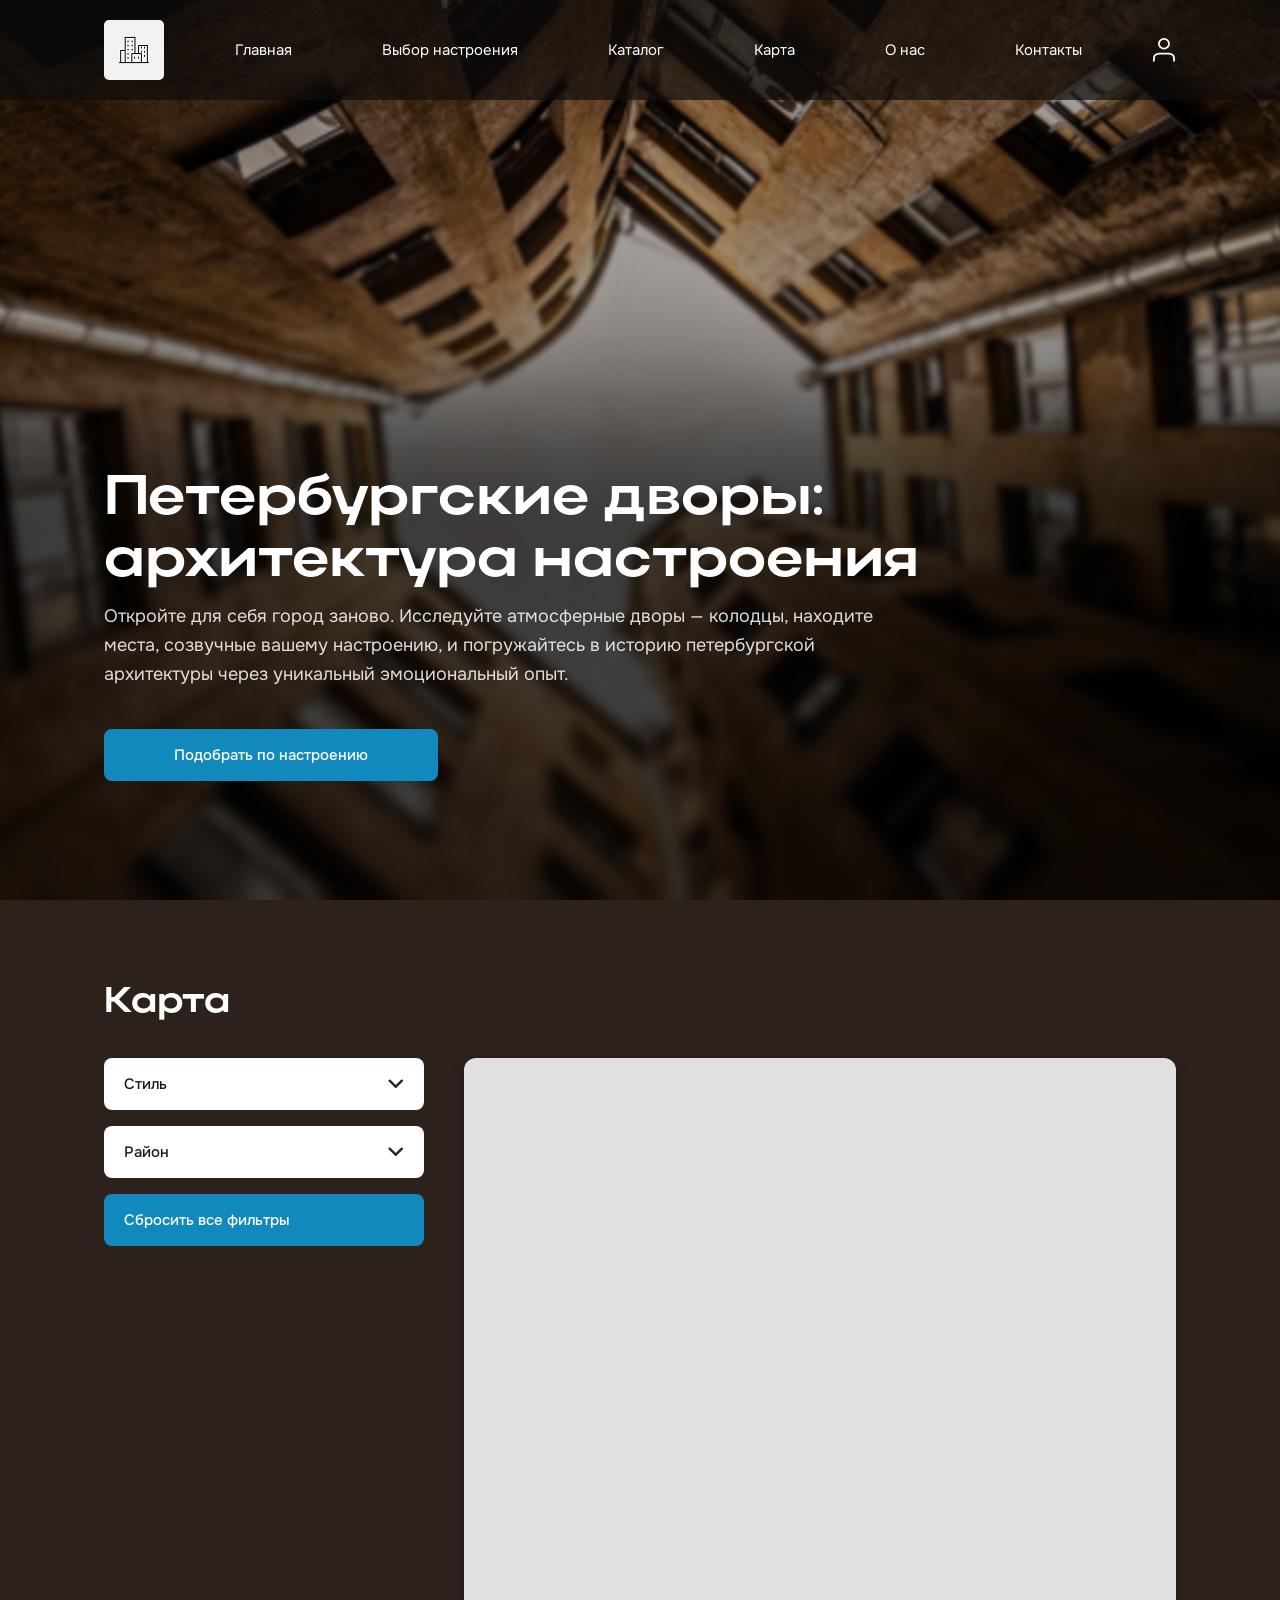
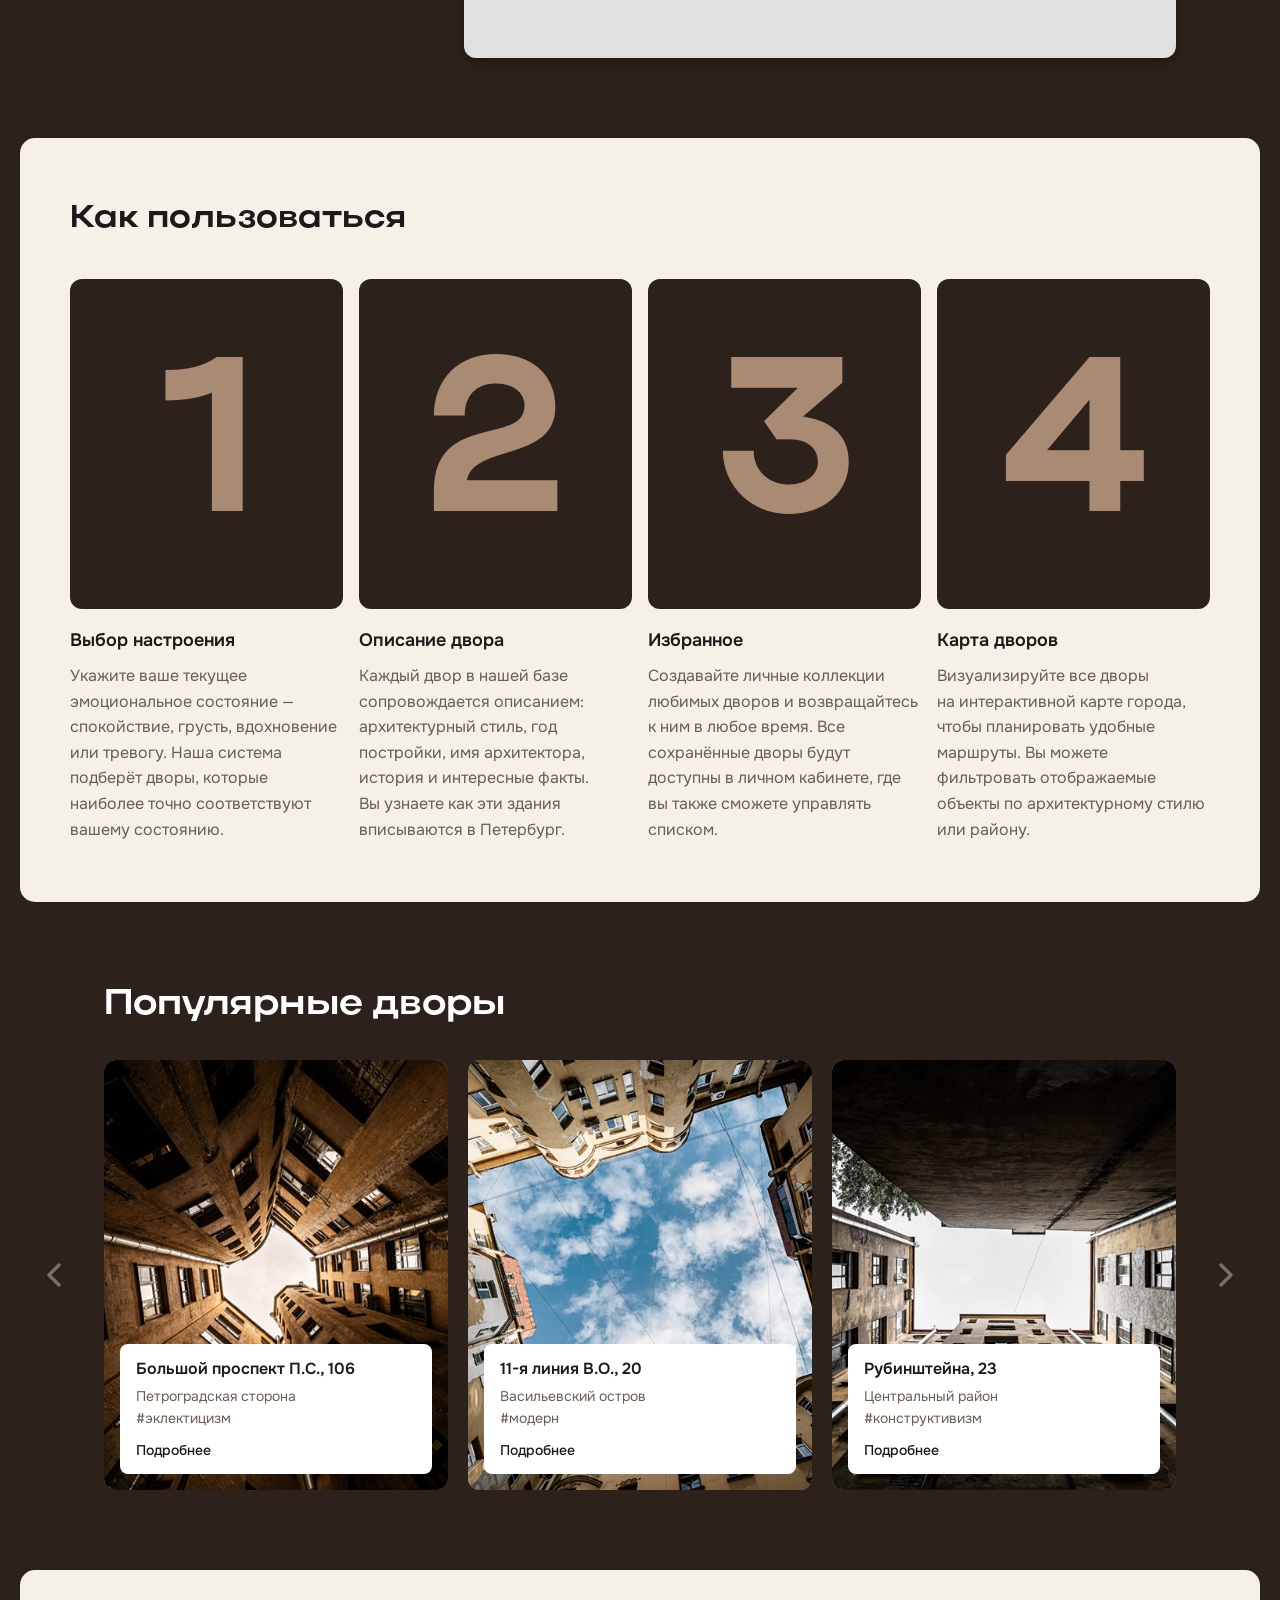
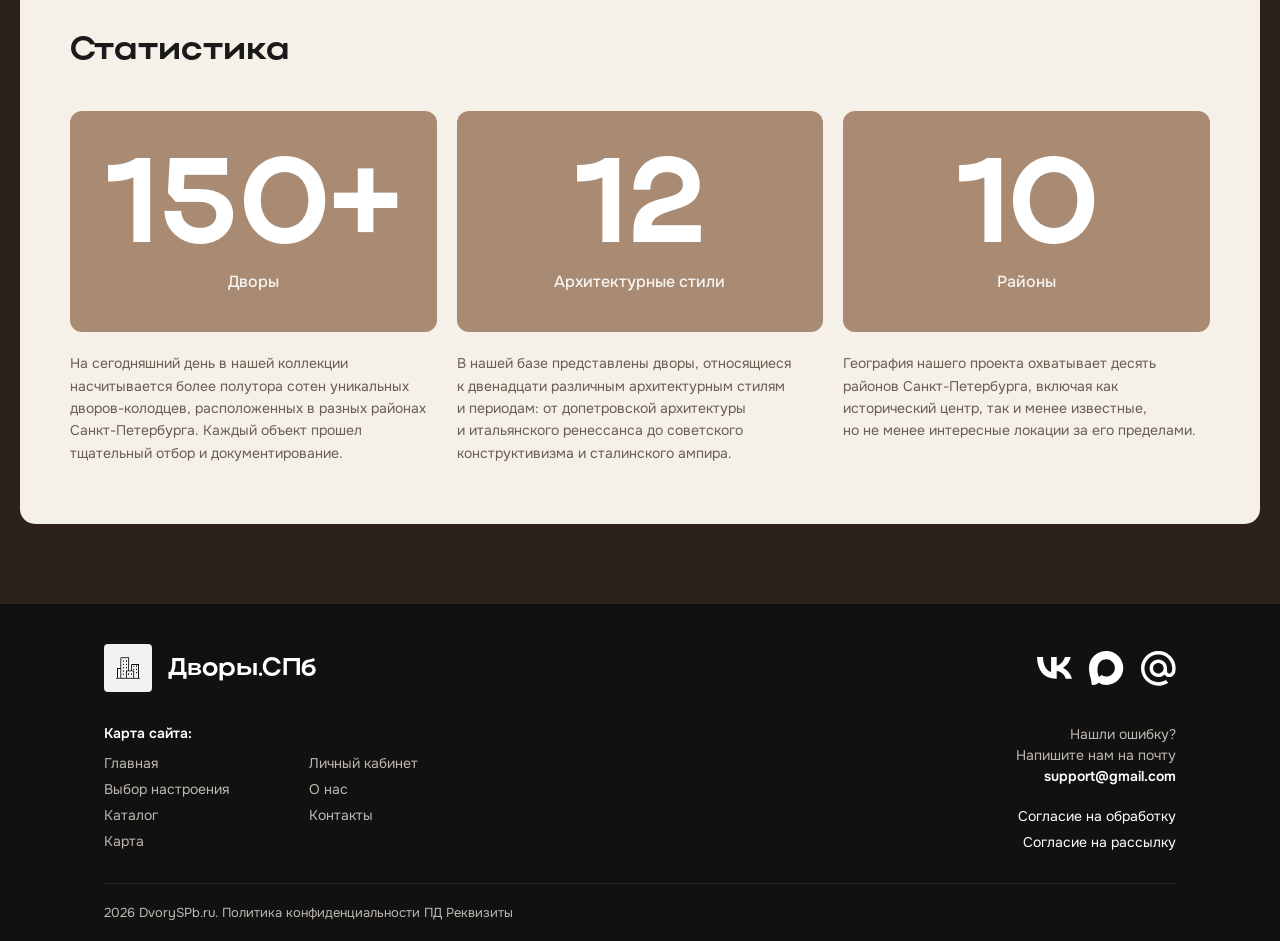
==== index.html @ b454d2e0 "Add files via upload" ====
<!DOCTYPE html>
<html lang="ru">
<head>
  <meta charset="UTF-8">
  <meta name="viewport" content="width=device-width, initial-scale=1.0">
  <title>Дворы.СПб — Петербургские дворы: архитектура настроения</title>
  
  <link rel="preconnect" href="https://fonts.googleapis.com">
  <link rel="preconnect" href="https://fonts.gstatic.com" crossorigin>
  <link href="https://fonts.googleapis.com/css2?family=Onest:wght@300;400;500;600;700&display=swap" rel="stylesheet">
  <link rel="stylesheet" href="css/style-index.css">
</head>
<body>

  <header class="header">
    <div class="header__container">
      <a href="index.html" class="header__logo-link">
        <div class="header__logo">
          <img src="images/60.png" alt="Дворы.СПб" class="header-logo-img">
        </div>
      </a>
      
      <nav class="header__nav" id="headerNav">
        <a href="index.html" class="header__nav-item">Главная</a>
        <a href="mood.html" class="header__nav-item">Выбор настроения</a>
        <a href="catalog.html" class="header__nav-item">Каталог</a>
        <a href="#" class="header__nav-item">Карта</a>
        <a href="#" class="header__nav-item">О нас</a>
        <a href="#" class="header__nav-item">Контакты</a>
      </nav>

      <button class="header__menu-toggle" onclick="toggleMenu()">
        <img src="images/menu.svg" alt="Меню" class="menu-icon">
      </button>

      <a href="cabinet.html" class="header__user-icon">
        <img src="images/Group_86.svg" alt="Профиль" class="user-icon">
      </a>
    </div>
  </header>

  <main class="main-page">

    <!-- хиро блок -->
    <section class="hero">
      <div class="hero__bg"></div>
      <div class="hero__overlay"></div>
      
      <div class="container hero__content">
        <h1 class="hero__title">Петербургские дворы:<br>архитектура настроения</h1>
        
        <p class="hero__subtitle">
          Откройте для себя город заново. Исследуйте атмосферные дворы&nbsp;&mdash; колодцы, 
          находите места, созвучные вашему настроению, и&nbsp;погружайтесь в&nbsp;историю 
          петербургской архитектуры через уникальный эмоциональный опыт.
        </p>
        
        <a href="mood.html" class="hero__btn">Подобрать по настроению</a>
      </div>
    </section>

      </main>

  <!-- блок с картой -->
  <section class="map-section">
    <div class="container">
      
      <h2 class="section-title">Карта</h2>

      <div class="map-layout">

        <!-- фильтры слева -->
        <div class="filters-wrapper">
          
          <!-- фильтр по стилю -->
          <div class="filter-dropdown" id="style-filter">
            <button class="filter-dropdown__trigger" onclick="toggleDropdown('style')">
              <span class="filter-dropdown__label">Стиль</span>
              <img src="images/arrow-down.svg" alt="Стрелка" class="filter-arrow">
            </button>
            <div class="filter-dropdown__menu">
              <label class="filter-dropdown__item">
                <input type="checkbox" name="style" value="modern">
                <span>Модерн</span>
              </label>
              <label class="filter-dropdown__item">
                <input type="checkbox" name="style" value="eclecticism">
                <span>Эклектика</span>
              </label>
              <label class="filter-dropdown__item">
                <input type="checkbox" name="style" value="constructivism">
                <span>Конструктивизм</span>
              </label>
            </div>
          </div>

          <!-- фильтр по району -->
          <div class="filter-dropdown" id="district-filter">
            <button class="filter-dropdown__trigger" onclick="toggleDropdown('district')">
              <span class="filter-dropdown__label">Район</span>
              <img src="images/arrow-down.svg" alt="Стрелка" class="filter-arrow">
            </button>
            <div class="filter-dropdown__menu">
              <label class="filter-dropdown__item">
                <input type="checkbox" name="district" value="central">
                <span>Центральный район</span>
              </label>
              <label class="filter-dropdown__item">
                <input type="checkbox" name="district" value="vasilevskiy">
                <span>Васильевский остров</span>
              </label>
              <label class="filter-dropdown__item">
                <input type="checkbox" name="district" value="petrogradskaya">
                <span>Петроградская сторона</span>
              </label>
            </div>
          </div>

          <!-- сброс фильтров -->
          <button class="reset-filters-btn" onclick="resetAllFilters()">
            Сбросить все фильтры
          </button>

        </div>

        <!-- карта справа -->
        <div class="map-container">
          <div id="map" class="map"></div>
        </div>

      </div>

    </div>
  </section>

    <!-- как пользоваться -->
  <section class="how-to-use">
    <div class="how-to-use__inner">
      
      <h2 class="how-to-use__title">Как пользоваться</h2>
      
      <div class="steps-grid">
        
        <!-- 1 -->
        <div class="step-card">
          <div class="step-number">1</div>
          <h3 class="step-title">Выбор настроения</h3>
          <p class="step-description">
            Укажите ваше текущее эмоциональное состояние&nbsp;&mdash; спокойствие, грусть, вдохновение или тревогу. Наша система подберёт дворы, которые наиболее точно соответствуют вашему состоянию.
          </p>
        </div>

        <!-- 2 -->
        <div class="step-card">
          <div class="step-number">2</div>
          <h3 class="step-title">Описание двора</h3>
          <p class="step-description">
            Каждый двор в&nbsp;нашей базе сопровождается описанием: архитектурный стиль, год постройки, имя архитектора, история и&nbsp;интересные факты. Вы&nbsp;узнаете как эти здания вписываются в&nbsp;Петербург.
          </p>
        </div>

        <!-- 3 -->
        <div class="step-card">
          <div class="step-number">3</div>
          <h3 class="step-title">Избранное</h3>
          <p class="step-description">
            Создавайте личные коллекции любимых дворов и&nbsp;возвращайтесь к&nbsp;ним в&nbsp;любое время. Все сохранённые дворы будут доступны в&nbsp;личном кабинете, где вы&nbsp;также сможете управлять списком.
          </p>
        </div>

        <!-- 4 -->
        <div class="step-card">
          <div class="step-number">4</div>
          <h3 class="step-title">Карта дворов</h3>
          <p class="step-description">
            Визуализируйте все дворы на&nbsp;интерактивной карте города, чтобы планировать удобные маршруты. Вы&nbsp;можете фильтровать отображаемые объекты по&nbsp;архитектурному стилю или району.
          </p>
        </div>

      </div>
    </div>
  </section>

    <!-- популярные дворы -->
  <section class="popular-courtyards">
    <div class="container">
      
      <h2 class="section-title">Популярные дворы</h2>
      
      <div class="popular-slider">
        <button class="slider-arrow slider-arrow--prev">
          <svg width="40" height="40" viewBox="0 0 24 24" fill="none">
            <path d="M15 18L9 12L15 6" stroke="currentColor" stroke-width="2" stroke-linecap="round" stroke-linejoin="round"/>
          </svg>
        </button>
        
        <div class="popular-cards">
          
          <!-- карточка 1 -->
          <article class="popular-card">
            <div class="popular-card__image">
              <img src="images/11.png" alt="Большой проспект П.С., 106" class="popular-card__img">
            </div>
            <div class="popular-card__info">
              <h3 class="popular-card__title">Большой проспект П.С., 106</h3>
              <p class="popular-card__district">Петроградская сторона</p>
              <p class="popular-card__style">#эклектицизм</p>
              <a href="dvor.html" class="popular-card__link">Подробнее</a>
            </div>
          </article>

          <!-- карточка 2 -->
          <article class="popular-card">
            <div class="popular-card__image">
              <img src="images/12.png" alt="11-я линия В.О., 20" class="popular-card__img">
            </div>
            <div class="popular-card__info">
              <h3 class="popular-card__title">11-я линия В.О., 20</h3>
              <p class="popular-card__district">Васильевский остров</p>
              <p class="popular-card__style">#модерн</p>
              <a href="dvor.html" class="popular-card__link">Подробнее</a>
            </div>
          </article>

          <!-- карточка 3 -->
          <article class="popular-card">
            <div class="popular-card__image">
              <img src="images/13.png" alt="Рубинштейна, 23" class="popular-card__img">
            </div>
            <div class="popular-card__info">
              <h3 class="popular-card__title">Рубинштейна, 23</h3>
              <p class="popular-card__district">Центральный район</p>
              <p class="popular-card__style">#конструктивизм</p>
              <a href="dvor.html" class="popular-card__link">Подробнее</a>
            </div>
          </article>

        </div>

        <button class="slider-arrow slider-arrow--next">
          <svg width="40" height="40" viewBox="0 0 24 24" fill="none">
            <path d="M9 18L15 12L9 6" stroke="currentColor" stroke-width="2" stroke-linecap="round" stroke-linejoin="round"/>
          </svg>
        </button>
      </div>

    </div>
  </section>

  <!-- статистика -->
  <section class="statistics-section">
    <div class="statistics-section__inner">
      
      <h2 class="statistics-section__title">Статистика</h2>
      
      <div class="statistics-grid">
        
        <!-- карточка 1 -->
        <div class="stat-card">
          <div class="stat-number">150+</div>
          <div class="stat-label">Дворы</div>
        </div>

        <!-- карточка 2 -->
        <div class="stat-card">
          <div class="stat-number">12</div>
          <div class="stat-label">Архитектурные стили</div>
        </div>

        <!-- карточка 3 -->
        <div class="stat-card">
          <div class="stat-number">10</div>
          <div class="stat-label">Районы</div>
        </div>

      </div>

      <div class="statistics-descriptions">
        <p class="stat-description">
          На&nbsp;сегодняшний день в&nbsp;нашей коллекции насчитывается более полутора сотен уникальных дворов-колодцев, расположенных в&nbsp;разных районах Санкт-Петербурга. Каждый объект прошел тщательный отбор и&nbsp;документирование.
        </p>
        <p class="stat-description">
          В&nbsp;нашей базе представлены дворы, относящиеся к&nbsp;двенадцати различным архитектурным стилям и&nbsp;периодам: от&nbsp;допетровской архитектуры и&nbsp;итальянского ренессанса до&nbsp;советского конструктивизма и&nbsp;сталинского ампира.
        </p>
        <p class="stat-description">
          География нашего проекта охватывает десять районов Санкт-Петербурга, включая как исторический центр, так и&nbsp;менее известные, но&nbsp;не&nbsp;менее интересные локации за&nbsp;его пределами.
        </p>
      </div>

    </div>
  </section>

  </main>

  <!-- подвальчик -->
  <footer class="footer-full-width">
    <div class="footer-container">
      
      <div class="footer__top">
        <div class="footer__brand">
          <a href="index.html" class="footer__logo-link">
            <div class="footer__logo">
              <img src="images/48.png" alt="Дворы.СПб" class="footer-logo-img">
            </div>
          </a>
          <span class="footer__site-name">Дворы.СПб</span>
        </div>
        <div class="footer__socials">
          <a href="#" class="footer__social-link">
            <img src="images/vk.svg" alt="VK" class="social-icon">
          </a>
          <a href="#" class="footer__social-link">
            <img src="images/max.svg" alt="MAX" class="social-icon">
          </a>
          <a href="#" class="footer__social-link">
            <img src="images/mail.svg" alt="mail" class="social-icon">
          </a>
        </div>
      </div>

      <div class="footer__middle">
        <div class="footer__sitemap">
          <div class="footer__sitemap-title">Карта сайта:</div>
          <div class="footer__links-row">
            <div class="footer__links-col">
              <a href="index.html">Главная</a>
              <a href="mood.html">Выбор настроения</a>
              <a href="catalog.html">Каталог</a>
              <a href="#">Карта</a>
            </div>
            <div class="footer__links-col">
              <a href="cabinet.html">Личный кабинет</a>
              <a href="#">О нас</a>
              <a href="#">Контакты</a>
            </div>
          </div>
        </div>

        <div class="footer__contacts">
          <div class="footer__support">
            Нашли ошибку?<br>
            Напишите нам на почту<br>
            <a>support@gmail.com</a>
          </div>
          <div class="footer__agreements">
            <a href="#">Согласие на обработку</a>
            <a href="#">Согласие на рассылку</a>
          </div>
        </div>
      </div>

      <div class="footer__bottom">
        <div class="footer__copyright">
          2026 DvorySPb.ru. Политика конфиденциальности ПД Реквизиты
        </div>
      </div>

    </div>
  </footer>

  <script>
    function toggleMenu() {
      const nav = document.getElementById('headerNav');
      nav.classList.toggle('active');
    }
  </script>

  <script src="https://api-maps.yandex.ru/2.1/?apikey=3910541c-e1d2-42c9-b555-f4a384f7b5c4&lang=ru_RU" type="text/javascript"></script>

  <script src="js/map.js"></script>
</body>
</html>
---- css/style-index.css ----
@font-face {
  font-family: 'Actay Wide';
  src: url('../fonts/ActayWide-Bold.otf') format('opentype');
  font-weight: 700;
  font-style: normal;
  font-display: swap;
}

* {
  margin: 0;
  padding: 0;
  box-sizing: border-box;
}

:root {
  --bg-header: #110e0c;
  --text-header: #ffffff;
  --logo-placeholder: #f5ebe4;
  --bg-page: #2c221b;
  --bg-card: #f0e6dd;
  --text-on-card: #1a1a1a;
  --text-muted: #6b5d52;
  --accent-circle: #a88b72;
  --btn-blue: #1B98D7;
}

body {
  font-family: "Onest", sans-serif;
  background-color: var(--bg-page);
  color: #fff;
  min-height: 100vh;
}

/* шапка */
.header {
  width: 100%;
  background-color: rgba(17, 14, 12, 0.7);
  padding: 20px 0;
  position: fixed;
  top: 0;
  left: 0;
  z-index: 1000;
}

.header__container {
  width: 90%;
  max-width: 1200px;
  margin: 0 auto;
  padding: 0 40px;
  display: flex;
  align-items: center;
  justify-content: space-between;
  gap: 40px;
  box-sizing: border-box;
}

.header__logo {
  width: 60px;
  height: 60px;
  background-color: var(--logo-placeholder);
  border-radius: 5px;
  flex-shrink: 0;
  overflow: hidden;
}

.header__nav {
  display: flex;
  gap: 90px;
  flex: 1;
  justify-content: center;
}

.header__nav-item {
  color: var(--text-header);
  text-decoration: none;
  font-size: 15px;
  font-weight: 400;
  white-space: nowrap;
  transition: opacity 0.2s ease;
}

.header__nav-item:hover {
  opacity: 0.8;
}

.header__user-icon .user-icon {
  width: 24px;
  height: 24px;
  object-fit: contain;
}

.header__logo-link,
.footer__logo-link {
  display: block;
  text-decoration: none;
}

.header__user-icon {
  display: flex;
  align-items: center;
  text-decoration: none;
}

/* главная */
.main-page {
  min-height: 100vh;
}

/* секция герой */
.hero {
  position: relative;
  width: 100%;
  height: 100vh;
  display: flex;
  align-items: center;
  overflow: hidden;
}

.hero__bg {
  position: absolute;
  top: 0;
  left: 0;
  width: 100%;
  height: 100%;
  background-image: url('../images/hero-bg.jpg');
  background-size: cover;
  background-position: center;
  background-repeat: no-repeat;
  z-index: 1;
}

.hero__overlay {
  position: absolute;
  top: 0;
  left: 0;
  width: 100%;
  height: 100%;
  z-index: 2;
}

/* контент герой */
.hero__content {
  position: relative;
  z-index: 3;
  padding-top: 180px;
  width: 100%;
  max-width: 780px;
}

.container {
  width: 90%;
  max-width: 1200px;
  margin: 0 auto;
  padding: 0 40px;
}

.hero__title {
  font-family: 'Actay Wide', sans-serif;
  font-size: 56px;
  font-weight: 700;
  line-height: 1.1;
  color: #fff;
  margin-bottom: 10px;
  margin-top: 350px;
}

.hero__subtitle {
  font-size: 18px;
  line-height: 1.6;
  color: rgba(255, 255, 255, 0.85);
  margin-bottom: 40px;
  margin-right: 300px;
}

.hero__btn {
  display: inline-block;
  background-color: #1189BC;
  color: #fff;
  text-decoration: none;
  border: none;
  border-radius: 8px;
  padding: 16px 70px;
  font-size: 15px;
  font-weight: 500;
  font-family: "Onest", sans-serif;
  cursor: pointer;
  transition: background-color 0.2s ease;
}

.hero__btn:hover {
  background-color: #0e75a3;
}

/* блок с картой */
.map-section {
  padding: 80px 0 0;
  background-color: var(--bg-page);
}

.section-title {
  font-family: 'Actay Wide', sans-serif;
  font-size: 36px;
  font-weight: 700;
  color: #fff;
  margin-bottom: 32px;
}

.map-layout {
  display: grid;
  grid-template-columns: 320px 1fr;
  gap: 40px;
  align-items: start;
}

.filters-wrapper {
  display: flex;
  flex-direction: column;
  gap: 16px;
}

.filter-dropdown {
  position: relative;
  width: 100%;
}

.filter-dropdown__trigger {
  width: 100%;
  background-color: #fff;
  border: none;
  border-radius: 8px;
  padding: 16px 20px;
  display: flex;
  justify-content: space-between;
  align-items: center;
  cursor: pointer;
  font-size: 15px;
  color: var(--text-on-card);
  transition: box-shadow 0.2s;
  user-select: none;
  -webkit-user-select: none;
}

.filter-dropdown__trigger:hover {
  box-shadow: 0 2px 8px rgba(0, 0, 0, 0.1);
}

.filter-dropdown__label {
  font-weight: 500;
}

button {
  font-family: "Onest", sans-serif;
}

.filter-arrow {
  width: 16px;
  height: 16px;
  transition: transform 0.3s ease;
}

.filter-dropdown.active .filter-arrow {
  transform: rotate(180deg);
}

.filter-dropdown__menu {
  position: absolute;
  top: calc(100% + 8px);
  left: 0;
  right: 0;
  background-color: #fff;
  border-radius: 8px;
  box-shadow: 0 4px 12px rgba(0, 0, 0, 0.15);
  padding: 8px 0;
  display: none;
  z-index: 100;
  max-height: 300px;
  overflow-y: auto;
}

.filter-dropdown__menu::-webkit-scrollbar {
  display: none;
}

.filter-dropdown.active .filter-dropdown__menu {
  display: block;
  animation: fadeIn 0.2s ease;
}

.filter-dropdown__item {
  display: flex;
  align-items: center;
  padding: 14px 20px;
  cursor: pointer;
  transition: background-color 0.2s;
}

.filter-dropdown__item input[type="checkbox"] {
  appearance: none;
  -webkit-appearance: none;
  width: 16px;
  height: 16px;
  border: 2px solid #000000;
  border-radius: 50%;
  margin-right: 12px;
  cursor: pointer;
  position: relative;
  flex-shrink: 0;
  background-color: transparent;
  transition: all 0.2s;
}

.filter-dropdown__item input[type="checkbox"]:hover {
  border-color: #1189BC;
}

.filter-dropdown__item input[type="checkbox"]:checked {
  background-color: #1189BC;
  border-color: #1189BC;
}

.filter-dropdown__item span {
  font-size: 16px;
  color: var(--text-on-card);
}

/* сброс фильтров */
.reset-filters-btn {
  background-color: #1189BC;
  color: #fff;
  border: none;
  border-radius: 8px;
  padding: 16px 20px;
  text-align: left;
  font-size: 15px;
  font-weight: 500;
  cursor: pointer;
  transition: background-color 0.2s ease;
  width: 100%;
}

.reset-filters-btn:hover {
  background-color: #0e75a3;
}

.map-container {
  width: 100%;
  height: 600px;
  border-radius: 12px;
  overflow: hidden;
  box-shadow: 0 4px 12px rgba(0, 0, 0, 0.3);
}

.map {
  width: 100%;
  height: 100%;
  background-color: #e0e0e0;
}

.map-image {
  width: 100%;
  height: 100%;
  object-fit: cover;
}

/* подвал */
.footer-full-width {
  width: 100%;
  background-color: #111111;
  padding: 40px 0 20px;
}

.footer-container {
  width: 90%;
  max-width: 1200px;
  margin: 0 auto;
  padding: 0 40px;
  display: flex;
  flex-direction: column;
  gap: 32px;
  color: #fff;
  box-sizing: border-box;
}

.footer__top {
  display: flex;
  justify-content: space-between;
  align-items: center;
  width: 100%;
}

.footer__brand {
  display: flex;
  align-items: center;
  gap: 16px;
}

.footer__logo {
  width: 48px;
  height: 48px;
  background-color: #ffffff;
  border-radius: 4px;
  overflow: hidden;
}

.footer__site-name {
  font-family: 'Actay Wide', sans-serif;
  font-size: 24px;
  font-weight: 700;
}

.footer__socials {
  display: flex;
  gap: 16px;
}

.footer__social-link {
  display: flex;
  align-items: center;
  justify-content: center;
  width: 36px;
  height: 36px;
  border-radius: 50%;
  cursor: pointer;
  transition: background-color 0.2s;
}

.social-icon {
  width: 35px;
  height: 35px;
  object-fit: contain;
}

.footer__middle {
  display: flex;
  justify-content: space-between;
  gap: 40px;
  width: 100%;
}

.footer__sitemap {
  flex: 1;
}

.footer__sitemap-title {
  font-size: 14px;
  font-weight: 600;
  margin-bottom: 12px;
}

.footer__links-row {
  display: flex;
  gap: 80px;
}

.footer__links-col {
  display: flex;
  flex-direction: column;
  gap: 8px;
}

.footer__links-col a {
  color: #bfb8af;
  text-decoration: none;
  font-size: 14px;
}

.footer__contacts {
  display: flex;
  flex-direction: column;
  gap: 20px;
  text-align: right;
}

.footer__support {
  font-size: 14px;
  color: #bfb8af;
  line-height: 1.5;
}

.footer__support a {
  color: #fff;
  text-decoration: none;
  font-weight: 600;
}

.footer__agreements {
  display: flex;
  flex-direction: column;
  gap: 8px;
}

.footer__agreements a {
  color: #fff;
  text-decoration: none;
  font-size: 14px;
}

.footer__bottom {
  border-top: 1px solid rgba(255,255,255, 0.1);
  padding-top: 20px;
}

.footer__copyright {
  font-size: 13px;
  color: #bfb8af;
}

/* как пользоваться */
.how-to-use {
  width: calc(100% - 40px);
  background-color: #f5f0e8;
  padding: 60px 20px;
  margin: 80px auto 0;
  border-radius: 15px;
}

.how-to-use__inner {
  max-width: 1140px;
  margin: 0 auto;
}

.how-to-use__title {
  font-family: 'Actay Wide', sans-serif;
  font-size: 32px;
  font-weight: 700;
  color: var(--text-on-card);
  margin-bottom: 40px;
}

/* сетка карточек */
.steps-grid {
  display: grid;
  grid-template-columns: repeat(4, 1fr);
  gap: 16px;
}

.step-card {
  height: 100%;
  display: flex;
  flex-direction: column;
}

.step-number {
  width: 100%;
  height: 330px;
  background-color: #2c221b;
  border-radius: 12px;
  display: flex;
  align-items: center;
  justify-content: center;
  font-family: 'Actay Wide', sans-serif;
  font-size: 220px;
  font-weight: 700;
  color: #a88b72;
  margin-bottom: 20px;
  line-height: 0.8;
  padding-top: 20px;
}

.step-title {
  font-family: 'Onest', sans-serif;
  font-size: 18px;
  font-weight: 600;
  color: var(--text-on-card);
  margin-bottom: 12px;
}

.step-description {
  font-size: 16px;
  line-height: 1.6;
  color: var(--text-muted);
  margin: 0;
}

/* популярные дворы */
.popular-courtyards {
  padding: 80px 0 0;
  background-color: var(--bg-page);
}

.popular-slider {
  position: relative;
  display: flex;
  align-items: center;
}

.slider-arrow {
  position: absolute;
  top: 50%;
  transform: translateY(-50%);
  background: transparent;
  border: none;
  color: rgba(255, 255, 255, 0.6);
  cursor: pointer;
  padding: 0;
  width: 60px;
  height: 60px;
  display: flex;
  align-items: center;
  justify-content: center;
  opacity: 0.6;
  transition: opacity 0.2s;
  z-index: 10;
}

.slider-arrow:hover {
  opacity: 1;
}

.slider-arrow svg {
  width: 40px;
  height: 40px;
}

.slider-arrow--prev {
  left: -80px;
}

.slider-arrow--next {
  right: -80px;
}

.popular-cards {
  display: grid;
  grid-template-columns: repeat(3, 1fr);
  gap: 20px;
  width: 100%;
}

.popular-card {
  position: relative;
  border-radius: 12px;
  overflow: hidden;
  background-color: #8a8a8a;
  transition: transform 0.3s ease;
}

.popular-card:hover {
  transform: translateY(-4px);
}

.popular-card__image {
  width: 100%;
  height: 430px;
}

.popular-card__img {
  width: 100%;
  height: 100%;
  object-fit: cover;
  display: block;
}

.popular-card__info {
  position: absolute;
  bottom: 16px;
  left: 16px;
  right: 16px;
  background-color: #fff;
  border-radius: 8px;
  padding: 14px 16px;
}

.popular-card__title {
  font-size: 16px;
  font-weight: 600;
  color: var(--text-on-card);
  margin-bottom: 8px;
}

.popular-card__district,
.popular-card__style {
  font-size: 14px;
  color: var(--text-muted);
  margin-bottom: 4px;
}

.popular-card__style {
  margin-bottom: 12px;
}

.popular-card__link {
  display: inline-block;
  color: var(--text-on-card);
  text-decoration: none;
  font-size: 14px;
  font-weight: 500;
  transition: color 0.2s;
}

.popular-card__link:hover {
  color: var(--btn-blue);
}

/* статистика */
.statistics-section {
  width: calc(100% - 40px);
  background-color: #f5f0e8;
  padding: 60px 20px;
  margin: 80px auto 80px;
  border-radius: 15px;
}

.statistics-section__inner {
  max-width: 1140px;
  margin: 0 auto;
}

.statistics-section__title {
  font-family: 'Actay Wide', sans-serif;
  font-size: 32px;
  font-weight: 700;
  color: var(--text-on-card);
  margin-bottom: 40px;
}

.statistics-grid {
  display: grid;
  grid-template-columns: repeat(3, 1fr);
  gap: 20px;
  margin-bottom: 20px;
}

.stat-card {
  background-color: #a88b72;
  border-radius: 12px;
  padding: 40px 30px;
  text-align: center;
}

.stat-number {
  font-family: 'Actay Wide', sans-serif;
  font-size: 120px;
  font-weight: 700;
  color: #fff;
  margin: 0;
  line-height: 1;
}

.stat-label {
  font-size: 16px;
  font-weight: 500;
  color: rgba(255, 255, 255, 0.9);
}

.statistics-descriptions {
  display: grid;
  grid-template-columns: repeat(3, 1fr);
  gap: 20px;
}

.stat-description {
  font-size: 14px;
  line-height: 1.6;
  color: var(--text-muted);
  margin: 0;
  text-align: left;
}

/* мобилка (до 640px) */
@media (max-width: 640px) {
  /* Шапка */
  .header {
    padding: 12px 0;
  }

  .header__container {
    width: 100%;
    max-width: 390px;
    margin: 0 auto;
    padding: 0 16px;
  }

  .header__logo {
    width: 48px;
    height: 48px;
    display: flex;
    align-items: center;
    justify-content: center;
    background-color: var(--logo-placeholder);
    border-radius: 5px;
    overflow: hidden;
    flex-shrink: 0;
  }

  .header__nav {
    display: none;
  }

  .header__menu-toggle {
    display: block;
    background: none;
    border: none;
    cursor: pointer;
    padding: 0;
    width: 40px;
    height: 40px;
  }

  .header__menu-toggle img {
    width: 38px;
    height: 38px;
    object-fit: contain;
  }

  .header__user-icon {
    display: none;
  }

  /* хиро блок */
  .hero {
    height: auto;
    min-height: 100vh;
  }

  .hero__content {
    padding-top: 120px;
    max-width: 100%;
  }

  .hero__title {
    font-size: 24px;
    margin-top: 400px;
    margin-bottom: 8px;
  }

  .hero__subtitle {
    font-size: 14px;
    margin-right: 0;
    margin-bottom: 38px;
  }

  .hero__btn {
    padding: 14px 32px;
    font-size: 14px;
    width: 100%;
    text-align: center;
    box-sizing: border-box;
  }

  /* карта */
  .map-section {
    padding: 32px 0 0;
  }

  .container {
    width: 100%;
    max-width: 390px;
    margin: 0 auto;
    padding: 0 16px;
  }

  .section-title {
    font-size: 24px;
    margin-bottom: 20px;
  }

  .map-layout {
    grid-template-columns: 1fr;
    gap: 16px;
  }

  .filters-wrapper {
    width: 100%;
  }

  .filter-dropdown__trigger {
    padding: 14px 16px;
    font-size: 14px;
  }

  .map-container {
    height: 300px;
    width: 100%;
  }

  /* как пользоваться */
  .how-to-use {
    width: calc(100% - 32px);
    padding: 40px 16px;
    margin: 40px auto 0;
  }

  .how-to-use__title {
    font-size: 24px;
    margin-bottom: 24px;
  }

  .steps-grid {
    display: flex;
    overflow-x: auto;
    gap: 16px;
    scroll-snap-type: x mandatory;
    -webkit-overflow-scrolling: touch;
    scrollbar-width: none;
    -ms-overflow-style: none;
  }

  .steps-grid::-webkit-scrollbar {
    display: none;
  }

  .step-card {
    flex: 0 0 calc(100% - 16px);
    scroll-snap-align: start;
  }

  .step-number {
    height: 240px;
    font-size: 160px;
  }

  .step-title {
    font-size: 16px;
  }

  .step-description {
    font-size: 14px;
  }

  /* популярные дворы */
  .popular-courtyards {
    padding: 32px 0 0;
  }

  .popular-slider {
    position: relative;
  }

  .slider-arrow {
    display: none;
  }

  .popular-cards {
    display: flex;
    overflow-x: auto;
    scroll-snap-type: x mandatory;
    scrollbar-width: none;
    padding-bottom: 20px;
  }

  .popular-cards::-webkit-scrollbar {
    display: none;
  }

  .popular-card {
    flex: 0 0 calc(100% - 16px);
    scroll-snap-align: start;
  }

  .popular-card__image {
    height: 320px;
  }

  .popular-card__info {
    padding: 12px 14px;
  }

  .popular-card__title {
    font-size: 14px;
  }

  .popular-card__district,
  .popular-card__style {
    font-size: 12px;
  }

  /* статистика */
  .statistics-section {
    width: calc(100% - 32px);
    padding: 40px 16px;
    margin: 40px auto;
  }

  .statistics-section__title {
    font-size: 24px;
    margin-bottom: 24px;
  }

  .statistics-grid {
    display: grid;
    grid-template-columns: 1fr;
    gap: 15px;
    margin-bottom: 0;
  }

  .stat-card {
    padding: 30px 20px;
    margin: 0;
  }

  .stat-number {
    font-size: 72px;
  }

  .stat-label {
    font-size: 14px;
  }

  .statistics-descriptions {
    display: grid;
    grid-template-columns: 1fr;
    gap: 15px;
    margin-top: 20px;
  }

  .stat-description {
    font-size: 13px;
    margin-bottom: 0;
  }

  /* подвал */
  .footer-full-width {
    padding: 30px 0 0;
  }

  .footer-container {
    width: 100%;
    max-width: 390px;
    margin: 0 auto;
    padding: 0 16px 20px;
    gap: 0;
  }

  .footer__top {
    flex-direction: column;
    align-items: flex-start;
    gap: 16px;
    margin-bottom: 24px;
  }

  .footer__brand {
    display: flex;
    align-items: center;
    gap: 12px;
  }

  .footer__logo {
    width: 40px;
    height: 40px;
    background-color: #ffffff;
    border-radius: 4px;
    overflow: hidden;
    display: flex;
    align-items: center;
    justify-content: center;
    flex-shrink: 0;
  }


  .footer__site-name {
    font-size: 20px;
  }

  .footer__socials {
    order: -1;
    gap: 12px;
  }

  .footer__social-link {
    width: 32px;
    height: 32px;
  }

  .social-icon {
    width: 28px;
    height: 28px;
  }

  .footer__middle {
    display: flex;
    flex-direction: column;
    gap: 20px;
  }

  .footer__sitemap-title {
    font-size: 13px;
    margin-bottom: 12px;
  }

  .footer__links-row {
    display: grid;
    grid-template-columns: 1fr 1fr;
    gap: 8px 20px;
  }

  .footer__links-col a {
    font-size: 13px;
  }

  .footer__contacts {
    text-align: left;
    align-items: flex-start;
    gap: 12px;
  }

  .footer__support {
    font-size: 13px;
    line-height: 1.4;
  }

  .footer__agreements {
    display: flex;
    flex-direction: column;
    gap: 6px;
  }

  .footer__agreements a {
    font-size: 13px;
  }

  .footer__bottom {
    margin-top: 20px;
    padding-top: 12px;
    border-top: 1px solid rgba(255,255,255, 0.1);
  }

  .footer__copyright {
    font-size: 12px;
  }
}

@media (min-width: 641px) {
  .header__menu-toggle {
    display: none !important;
  }
  .header__user-icon {
    display: flex;
  }
}

.header__nav.active {
  display: flex !important;
  flex-direction: column;
  position: absolute;
  top: 100%;
  left: 0;
  right: 0;
  background-color: var(--bg-header);
  padding: 20px 40px;
  gap: 16px;
  box-shadow: 0 4px 12px rgba(0,0,0,0.3);
  z-index: 1000;
}
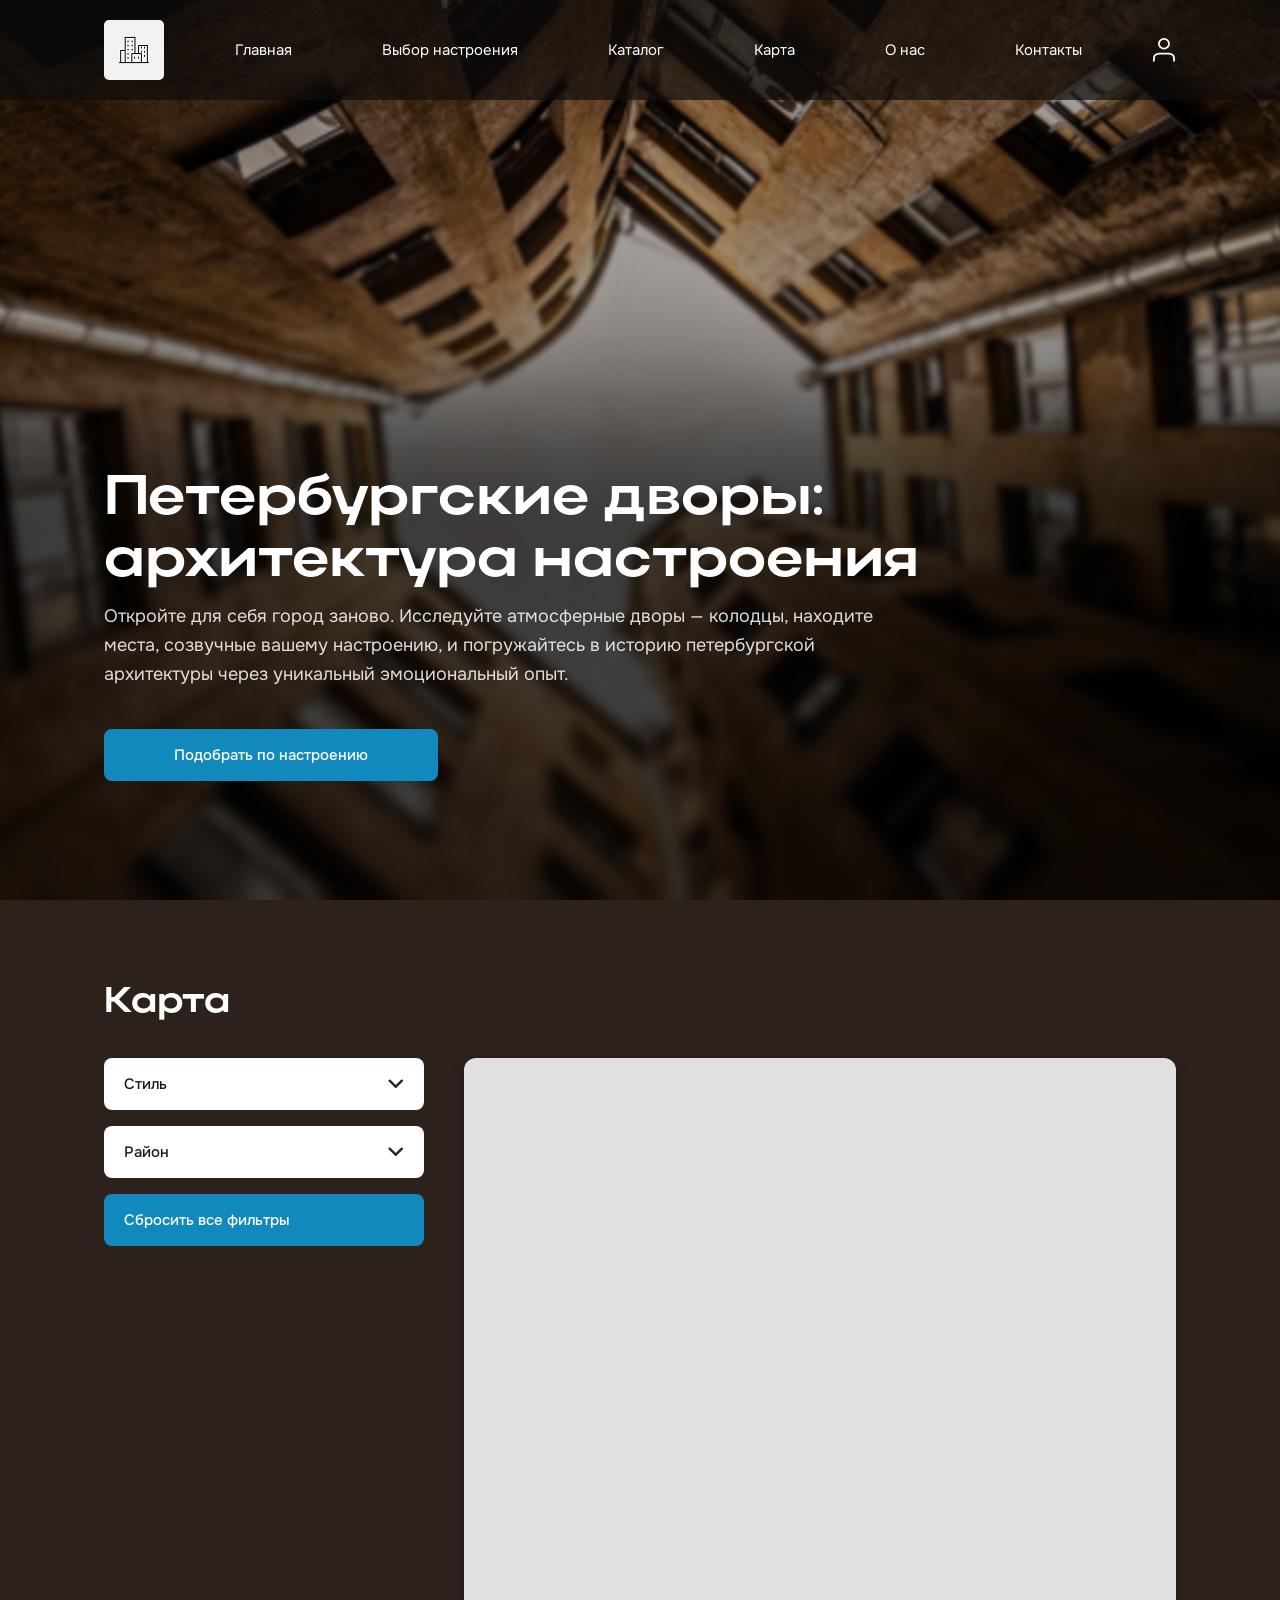
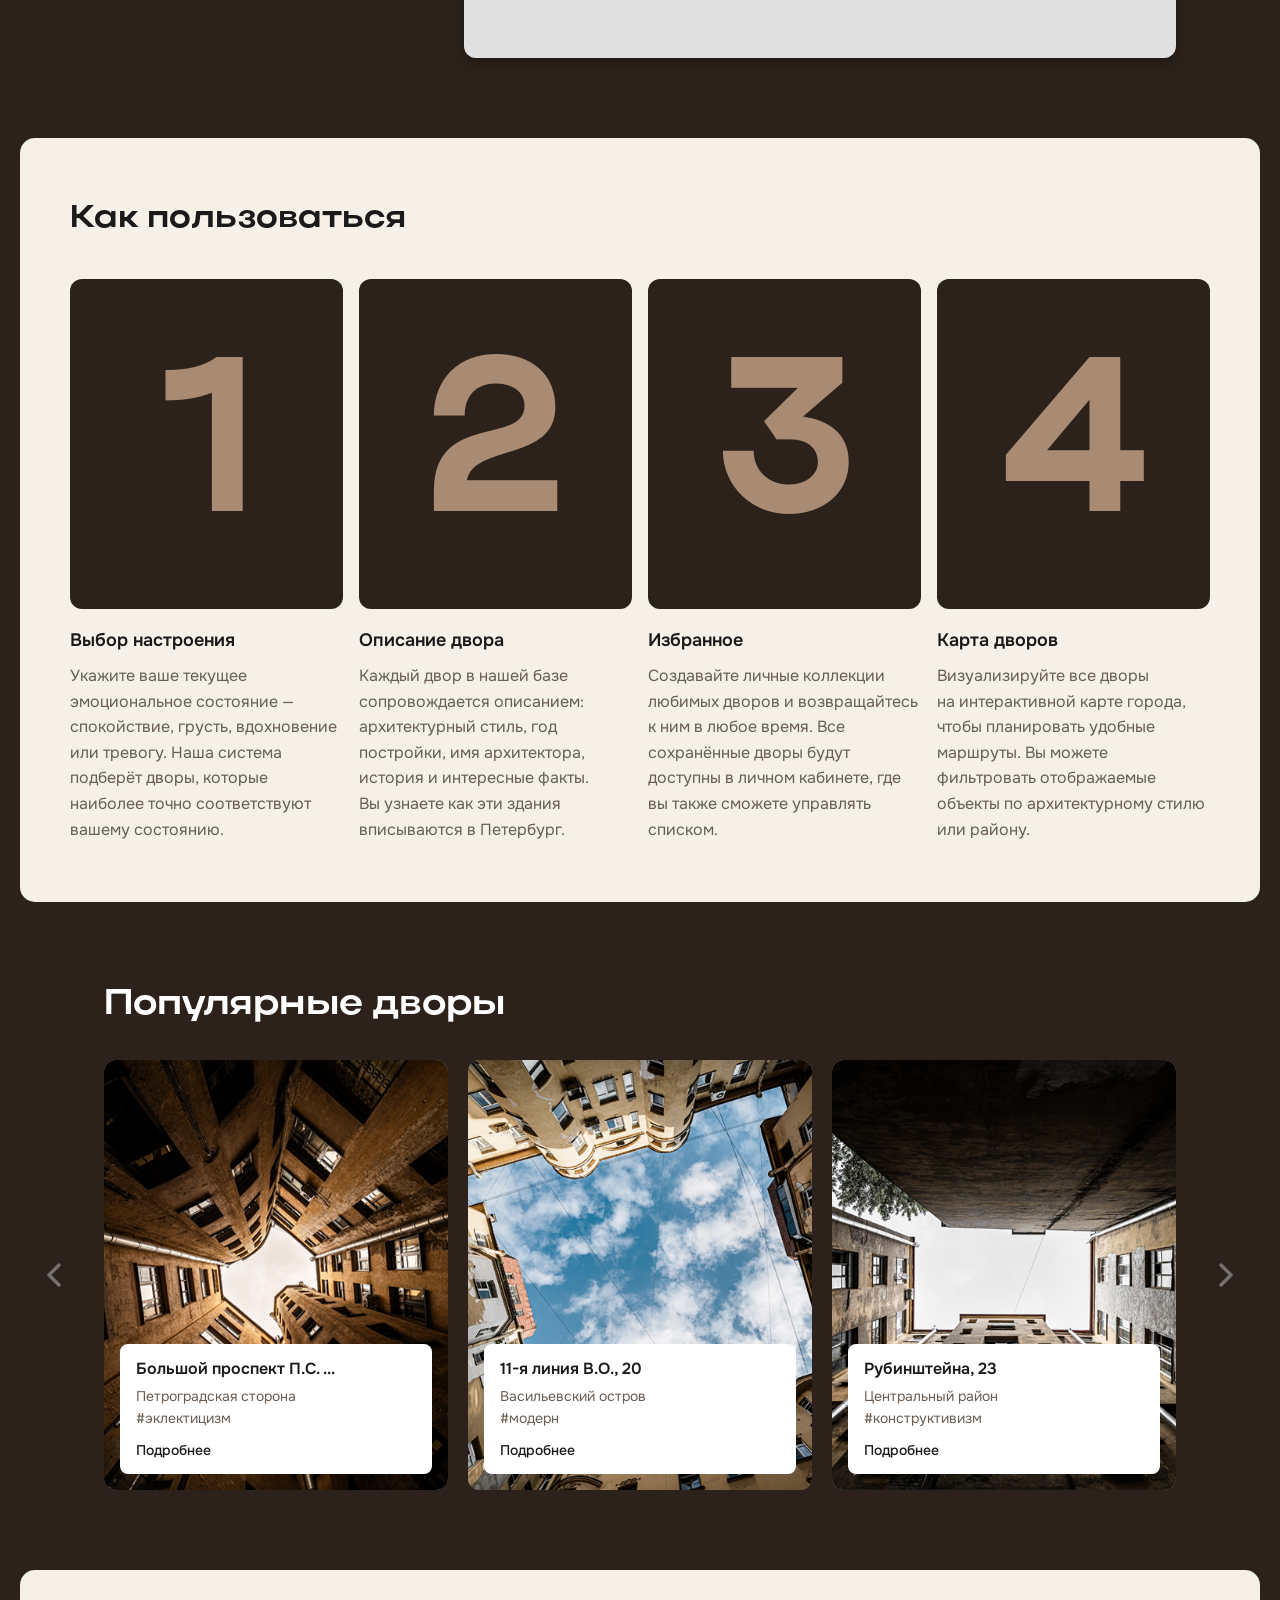
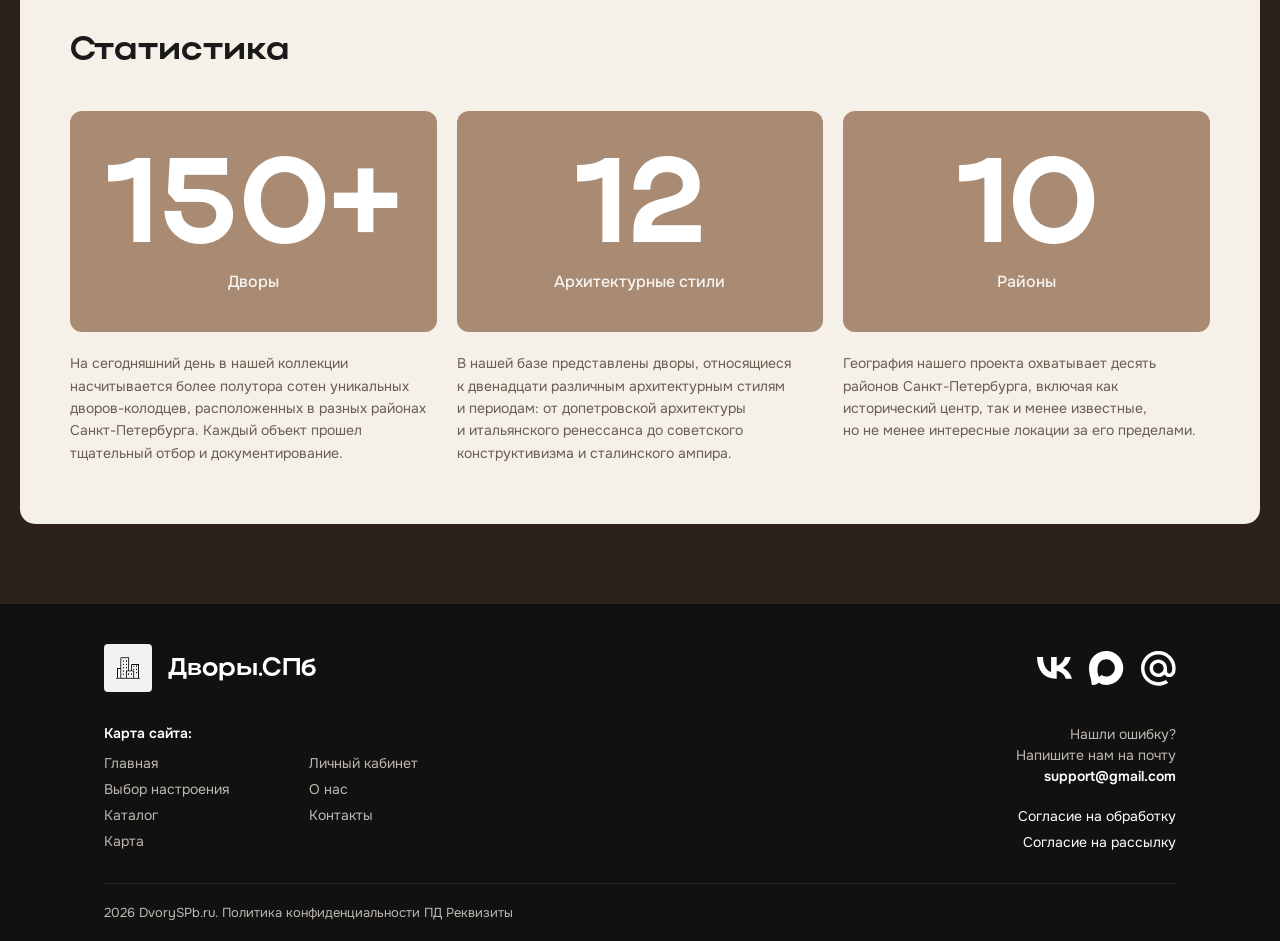
==== commit 65d25cde: "Update index.html" ====
--- a/index.html
+++ b/index.html
@@ -202,7 +202,7 @@
               <img src="images/11.png" alt="Большой проспект П.С., 106" class="popular-card__img">
             </div>
             <div class="popular-card__info">
-              <h3 class="popular-card__title">Большой проспект П.С., 106</h3>
+              <h3 class="popular-card__title">Большой проспект П.С. ...</h3>
               <p class="popular-card__district">Петроградская сторона</p>
               <p class="popular-card__style">#эклектицизм</p>
               <a href="dvor.html" class="popular-card__link">Подробнее</a>
@@ -369,4 +369,4 @@
 
   <script src="js/map.js"></script>
 </body>
-</html>+</html>
